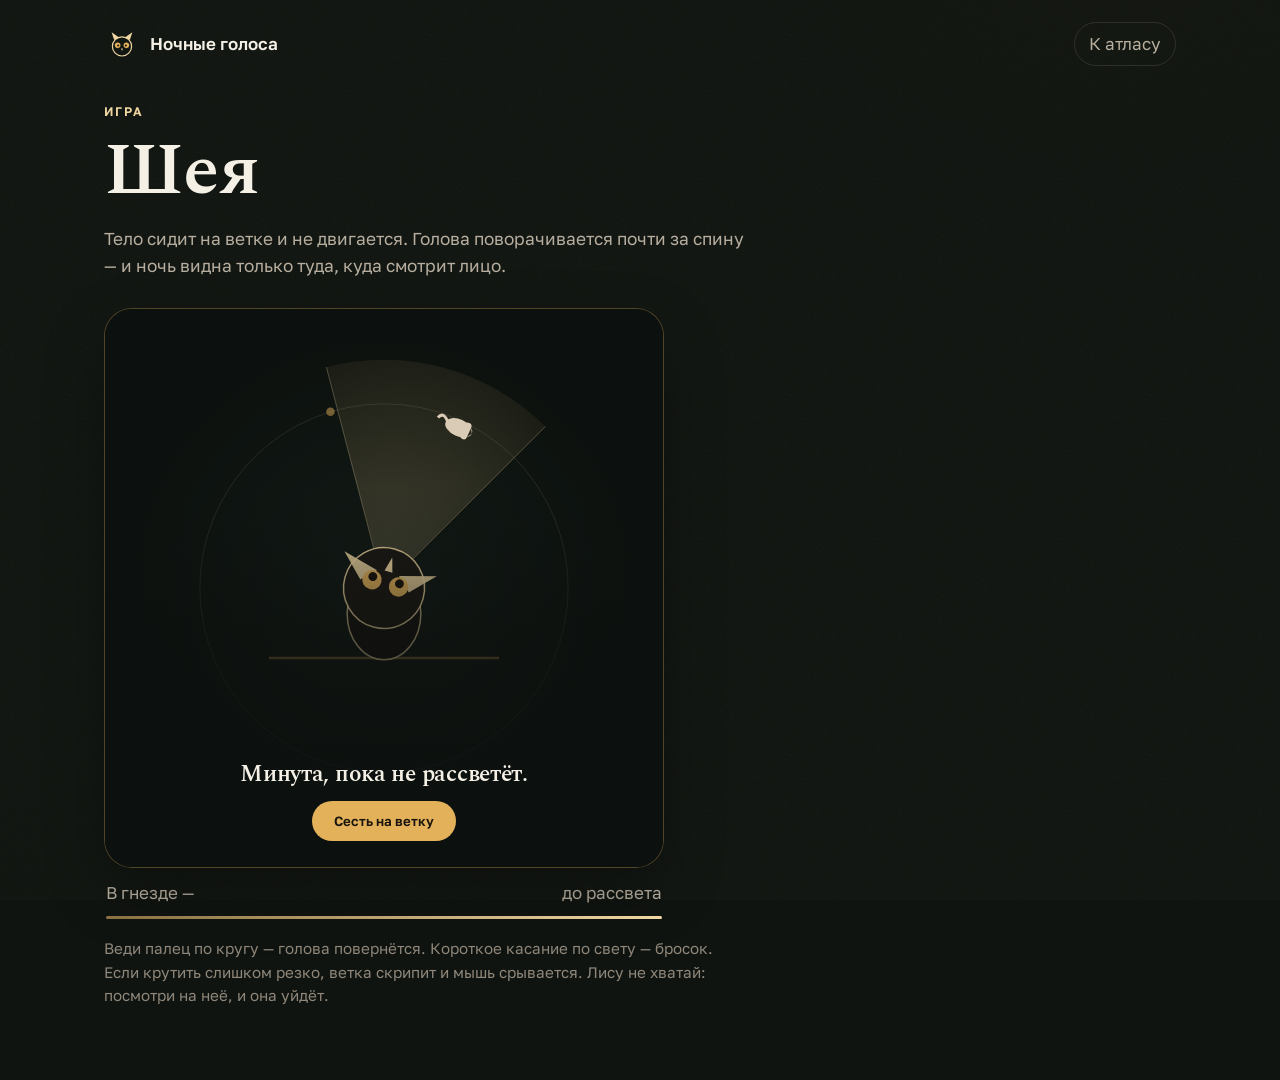
==== g/index.html @ e9c24cd8 "Add a neck game where the owl sits still and only the head turns. Co-authored-by: Cursor <cursoragen" ====
<!DOCTYPE html>
<html lang="ru">
<head>
  <meta charset="utf-8">
  <meta name="viewport" content="width=device-width, initial-scale=1">
  <title>Шея — Ночные голоса</title>
  <meta name="description" content="Тело сидит на ветке, голова поворачивается почти за спину. Минута до рассвета.">
  <meta name="color-scheme" content="dark">
  <meta name="theme-color" content="#101410">
  <meta name="mobile-web-app-capable" content="yes">
  <meta name="apple-mobile-web-app-capable" content="yes">
  <meta name="apple-mobile-web-app-status-bar-style" content="black">
  <meta name="apple-mobile-web-app-title" content="Ночные голоса">
  <link rel="manifest" href="../manifest.webmanifest">
  <link rel="apple-touch-icon" href="../icons/icon-180.png">
  <link rel="icon" href="../favicon.svg" type="image/svg+xml">
  <link rel="stylesheet" href="../css/fonts.css">
  <link rel="stylesheet" href="game.css">
</head>
<body>
  <div class="sky" aria-hidden="true"></div>
  <header class="top">
    <a class="brand" href="../">
      <svg class="mark" viewBox="0 0 48 48" aria-hidden="true">
        <circle cx="24" cy="27.2" r="12.8" fill="none" stroke="currentColor" stroke-width="1.6"/>
        <path d="M13.4 18.4 10.2 8.2 20.6 15.8z" fill="currentColor"/>
        <path d="M34.6 18.4 37.8 8.2 27.4 15.8z" fill="currentColor"/>
        <circle cx="18.2" cy="25.8" r="3.7" fill="#e2b15a"/>
        <circle cx="29.8" cy="25.8" r="3.7" fill="#e2b15a"/>
        <circle cx="18.9" cy="26" r="1.4" fill="#1a140c"/>
        <circle cx="29.1" cy="26" r="1.4" fill="#1a140c"/>
        <path d="M22.8 30h2.4L24 33.3z" fill="currentColor"/>
      </svg>
      <span>Ночные голоса</span>
    </a>
    <a class="atlas-link" href="../">К атласу</a>
  </header>
  <main>
    <p class="eyebrow">Игра</p>
    <h1>Шея</h1>
    <p class="lede">Тело сидит на ветке и не двигается. Голова поворачивается почти за спину — и ночь видна только туда, куда смотрит лицо.</p>

    <div class="play">
      <div class="stage">
        <canvas id="field" tabindex="0" aria-label="Поляна. Веди палец по кругу. Короткое касание по свету — бросок."></canvas>
        <div class="veil" data-veil>
          <p data-veil-text>Минута, пока не рассветёт.</p>
          <button class="sit" type="button" data-start>Сесть на ветку</button>
        </div>
      </div>
      <div class="hud">
        <p data-score>В гнезде —</p>
        <p data-clock>до рассвета</p>
      </div>
      <div class="dawn" aria-hidden="true"><span data-dawn></span></div>
    </div>

    <p class="hint">Веди палец по кругу — голова повернётся. Короткое касание по свету — бросок. Если крутить слишком резко, ветка скрипит и мышь срывается. Лису не хватай: посмотри на неё, и она уйдёт.</p>
  </main>
  <script src="game.js"></script>
  <script src="../js/pwa.js"></script>
</body>
</html>
---- css/fonts.css ----
@font-face {
  font-family: Spectral;
  font-style: italic;
  font-weight: 500;
  font-display: swap;
  src: url(../fonts/spectral-500i-cyrillic.woff2) format("woff2");
  unicode-range: U+0301, U+0400-045F, U+0490-0491, U+04B0-04B1, U+2116;
}
@font-face {
  font-family: Spectral;
  font-style: italic;
  font-weight: 500;
  font-display: swap;
  src: url(../fonts/spectral-500i-latin-ext.woff2) format("woff2");
  unicode-range: U+0100-02BA, U+02BD-02C5, U+02C7-02CC, U+02CE-02D7, U+02DD-02FF, U+0304, U+0308, U+0329, U+1D00-1DBF, U+1E00-1E9F, U+1EF2-1EFF, U+2020, U+20A0-20AB, U+20AD-20C4, U+2113, U+2C60-2C7F, U+A720-A7FF;
}
@font-face {
  font-family: Spectral;
  font-style: italic;
  font-weight: 500;
  font-display: swap;
  src: url(../fonts/spectral-500i-latin.woff2) format("woff2");
  unicode-range: U+0000-00FF, U+0131, U+0152-0153, U+02BB-02BC, U+02C6, U+02DA, U+02DC, U+0304, U+0308, U+0329, U+2000-206F, U+20AC, U+2122, U+2191, U+2193, U+2212, U+2215, U+FEFF, U+FFFD;
}
@font-face {
  font-family: Spectral;
  font-style: normal;
  font-weight: 600;
  font-display: swap;
  src: url(../fonts/spectral-600-cyrillic.woff2) format("woff2");
  unicode-range: U+0301, U+0400-045F, U+0490-0491, U+04B0-04B1, U+2116;
}
@font-face {
  font-family: Spectral;
  font-style: normal;
  font-weight: 600;
  font-display: swap;
  src: url(../fonts/spectral-600-latin-ext.woff2) format("woff2");
  unicode-range: U+0100-02BA, U+02BD-02C5, U+02C7-02CC, U+02CE-02D7, U+02DD-02FF, U+0304, U+0308, U+0329, U+1D00-1DBF, U+1E00-1E9F, U+1EF2-1EFF, U+2020, U+20A0-20AB, U+20AD-20C4, U+2113, U+2C60-2C7F, U+A720-A7FF;
}
@font-face {
  font-family: Spectral;
  font-style: normal;
  font-weight: 600;
  font-display: swap;
  src: url(../fonts/spectral-600-latin.woff2) format("woff2");
  unicode-range: U+0000-00FF, U+0131, U+0152-0153, U+02BB-02BC, U+02C6, U+02DA, U+02DC, U+0304, U+0308, U+0329, U+2000-206F, U+20AC, U+2122, U+2191, U+2193, U+2212, U+2215, U+FEFF, U+FFFD;
}
@font-face {
  font-family: "Golos Text";
  font-style: normal;
  font-weight: 400 600;
  font-display: swap;
  src: url(../fonts/golos-cyrillic.woff2) format("woff2");
  unicode-range: U+0301, U+0400-045F, U+0490-0491, U+04B0-04B1, U+2116;
}
@font-face {
  font-family: "Golos Text";
  font-style: normal;
  font-weight: 400 600;
  font-display: swap;
  src: url(../fonts/golos-latin-ext.woff2) format("woff2");
  unicode-range: U+0100-02BA, U+02BD-02C5, U+02C7-02CC, U+02CE-02D7, U+02DD-02FF, U+0304, U+0308, U+0329, U+1D00-1DBF, U+1E00-1E9F, U+1EF2-1EFF, U+2020, U+20A0-20AB, U+20AD-20C4, U+2113, U+2C60-2C7F, U+A720-A7FF;
}
@font-face {
  font-family: "Golos Text";
  font-style: normal;
  font-weight: 400 600;
  font-display: swap;
  src: url(../fonts/golos-latin.woff2) format("woff2");
  unicode-range: U+0000-00FF, U+0131, U+0152-0153, U+02BB-02BC, U+02C6, U+02DA, U+02DC, U+0304, U+0308, U+0329, U+2000-206F, U+20AC, U+2122, U+2191, U+2193, U+2212, U+2215, U+FEFF, U+FFFD;
}
---- g/game.css ----
:root {
  --bg: #101410;
  --line: rgba(243, 232, 210, 0.12);
  --line-strong: rgba(226, 177, 90, 0.55);
  --text: #f4f0e6;
  --muted: #b7ae9f;
  --faint: #8f877a;
  --gold: #e2b15a;
  --gold-soft: #f0d7a2;
  --ink: #1a140c;
  --shadow: 0 24px 60px rgba(0, 0, 0, 0.28);
  --serif: Spectral, Palatino, Georgia, serif;
  --sans: "Golos Text", "Segoe UI", sans-serif;
}

* { box-sizing: border-box; }
[hidden] { display: none !important; }
body {
  margin: 0;
  min-height: 100vh;
  color: var(--text);
  font-family: var(--sans);
  font-size: 17px;
  line-height: 1.55;
  background: var(--bg);
  color-scheme: dark;
}
button, a { font-family: inherit; }
button { color: inherit; }
a { color: inherit; }
h1, .veil p {
  font-family: var(--serif);
  font-weight: 600;
  letter-spacing: -0.012em;
  line-height: 1.12;
  margin: 0;
}
:focus-visible {
  outline: 2px solid var(--gold);
  outline-offset: 3px;
}

.sky {
  position: fixed;
  inset: 0;
  pointer-events: none;
  background:
    radial-gradient(520px 380px at 88% -10%, rgba(226, 177, 90, 0.16), transparent 70%),
    radial-gradient(640px 480px at -10% 110%, rgba(90, 120, 96, 0.16), transparent 68%),
    url("data:image/svg+xml,%3Csvg xmlns='http://www.w3.org/2000/svg' width='180' height='180'%3E%3Cfilter id='n'%3E%3CfeTurbulence type='fractalNoise' baseFrequency='.85' numOctaves='2' stitchTiles='stitch'/%3E%3C/filter%3E%3Crect width='180' height='180' filter='url(%23n)' opacity='.55'/%3E%3C/svg%3E");
  opacity: 0.55;
  mix-blend-mode: soft-light;
}

.top, main { position: relative; z-index: 1; }
.top {
  display: flex;
  align-items: center;
  max-width: 1120px;
  margin: 0 auto;
  padding: 22px 24px 0;
}
.brand {
  display: inline-flex;
  align-items: center;
  gap: 10px;
  text-decoration: none;
  font-weight: 600;
  white-space: nowrap;
}
.mark {
  width: 36px;
  height: 36px;
  color: var(--gold-soft);
  border-radius: 12px;
  transition: background 0.2s ease;
}
.brand:hover .mark,
.brand:focus-visible .mark { background: rgba(226, 177, 90, 0.12); }
.atlas-link {
  margin-left: auto;
  color: var(--muted);
  text-decoration: none;
  border: 1px solid var(--line);
  border-radius: 999px;
  padding: 8px 14px;
}
.atlas-link:hover,
.atlas-link:focus-visible { border-color: var(--line-strong); color: var(--text); }

main {
  max-width: 1120px;
  margin: 0 auto;
  padding: 36px 24px 72px;
}
.eyebrow {
  margin: 0 0 8px;
  color: var(--gold-soft);
  font-size: 0.78rem;
  font-weight: 600;
  letter-spacing: 0.16em;
  text-transform: uppercase;
}
h1 { font-size: clamp(2.6rem, 6vw, 4.6rem); }
.lede {
  max-width: 40rem;
  margin: 14px 0 0;
  color: var(--muted);
  font-size: 1.08rem;
}

.play { max-width: 560px; margin-top: 28px; }
.stage {
  position: relative;
  aspect-ratio: 1;
  border: 1px solid rgba(226, 177, 90, 0.32);
  border-radius: 28px;
  overflow: hidden;
  background: #0c100e;
  box-shadow: var(--shadow);
  touch-action: none;
}
canvas {
  display: block;
  width: 100%;
  height: 100%;
  touch-action: none;
}
.veil {
  position: absolute;
  inset: 0;
  display: flex;
  flex-direction: column;
  align-items: center;
  justify-content: flex-end;
  gap: 14px;
  padding: 24px 22px 26px;
  text-align: center;
  background: linear-gradient(to top, rgba(12, 16, 14, 0.92) 0%, rgba(12, 16, 14, 0.55) 42%, transparent 68%);
}
.veil p {
  max-width: 18rem;
  font-size: 1.45rem;
  font-weight: 500;
}
.sit {
  border: 0;
  border-radius: 999px;
  padding: 12px 22px;
  background: var(--gold);
  color: var(--ink);
  font-weight: 600;
  cursor: pointer;
}
.sit:hover, .sit:focus-visible { background: var(--gold-soft); }

.hud {
  display: flex;
  justify-content: space-between;
  gap: 12px;
  margin: 12px 2px 0;
}
.hud p { margin: 0; color: var(--muted); }
.dawn {
  height: 3px;
  margin: 10px 2px 0;
  border-radius: 999px;
  background: rgba(243, 232, 210, 0.1);
  overflow: hidden;
}
.dawn span {
  display: block;
  height: 100%;
  width: 100%;
  transform-origin: left center;
  background: linear-gradient(90deg, #8a7040, #f0d7a2);
}
.hint {
  max-width: 40rem;
  margin: 18px 0 0;
  color: var(--faint);
  font-size: 0.95rem;
}

@media (max-width: 640px) {
  .top { padding: 16px 16px 0; }
  main { padding: 28px 16px 56px; }
  .stage { border-radius: 22px; }
}

@media (prefers-reduced-motion: reduce) {
  *, *::before, *::after {
    animation: none !important;
    transition: none !important;
  }
}
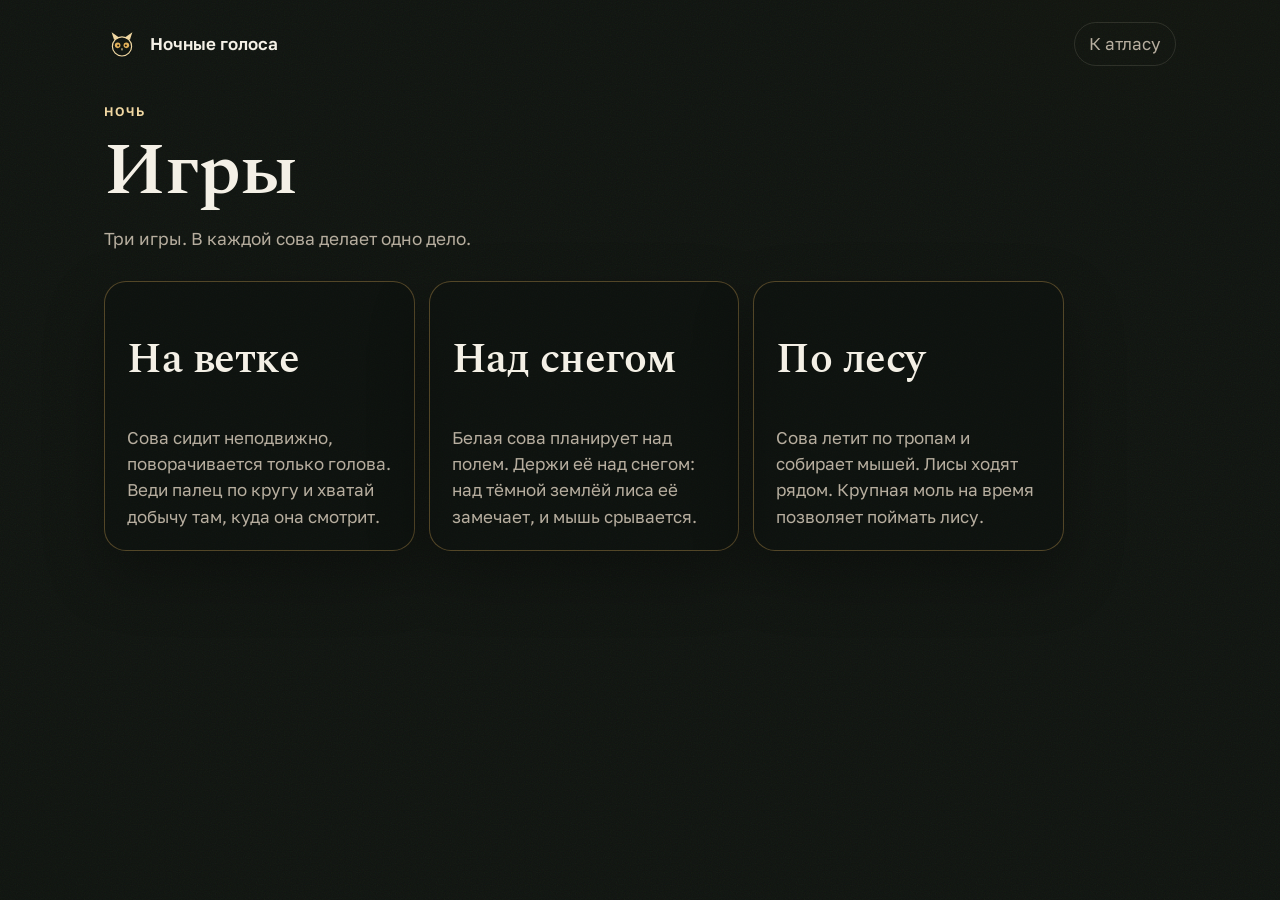
==== commit 11226a6f: "Replace the single neck page with a games hub for the branch, snow, and forest. Co-authored-by: Curs" ====
--- a/g/index.html
+++ b/g/index.html
@@ -3,8 +3,8 @@
 <head>
   <meta charset="utf-8">
   <meta name="viewport" content="width=device-width, initial-scale=1">
-  <title>Шея — Ночные голоса</title>
-  <meta name="description" content="Тело сидит на ветке, голова поворачивается почти за спину. Минута до рассвета.">
+  <title>Игры — Ночные голоса</title>
+  <meta name="description" content="Три игры: на ветке, над снегом и по лесу.">
   <meta name="color-scheme" content="dark">
   <meta name="theme-color" content="#101410">
   <meta name="mobile-web-app-capable" content="yes">
@@ -15,7 +15,8 @@
   <link rel="apple-touch-icon" href="../icons/icon-180.png">
   <link rel="icon" href="../favicon.svg" type="image/svg+xml">
   <link rel="stylesheet" href="../css/fonts.css">
-  <link rel="stylesheet" href="game.css">
+  <link rel="stylesheet" href="play.css">
+  <link rel="stylesheet" href="hub.css">
 </head>
 <body>
   <div class="sky" aria-hidden="true"></div>
@@ -36,28 +37,24 @@
     <a class="atlas-link" href="../">К атласу</a>
   </header>
   <main>
-    <p class="eyebrow">Игра</p>
-    <h1>Шея</h1>
-    <p class="lede">Тело сидит на ветке и не двигается. Голова поворачивается почти за спину — и ночь видна только туда, куда смотрит лицо.</p>
-
-    <div class="play">
-      <div class="stage">
-        <canvas id="field" tabindex="0" aria-label="Поляна. Веди палец по кругу. Короткое касание по свету — бросок."></canvas>
-        <div class="veil" data-veil>
-          <p data-veil-text>Минута, пока не рассветёт.</p>
-          <button class="sit" type="button" data-start>Сесть на ветку</button>
-        </div>
-      </div>
-      <div class="hud">
-        <p data-score>В гнезде —</p>
-        <p data-clock>до рассвета</p>
-      </div>
-      <div class="dawn" aria-hidden="true"><span data-dawn></span></div>
+    <p class="eyebrow">Ночь</p>
+    <h1>Игры</h1>
+    <p class="lede">Три игры. В каждой сова делает одно дело.</p>
+    <div class="games">
+      <a class="game" href="neck/">
+        <h2>На ветке</h2>
+        <p>Сова сидит неподвижно, поворачивается только голова. Веди палец по кругу и хватай добычу там, куда она смотрит.</p>
+      </a>
+      <a class="game" href="snow/">
+        <h2>Над снегом</h2>
+        <p>Белая сова планирует над полем. Держи её над снегом: над тёмной землёй лиса её замечает, и мышь срывается.</p>
+      </a>
+      <a class="game" href="maze/">
+        <h2>По лесу</h2>
+        <p>Сова летит по тропам и собирает мышей. Лисы ходят рядом. Крупная моль на время позволяет поймать лису.</p>
+      </a>
     </div>
-
-    <p class="hint">Веди палец по кругу — голова повернётся. Короткое касание по свету — бросок. Если крутить слишком резко, ветка скрипит и мышь срывается. Лису не хватай: посмотри на неё, и она уйдёт.</p>
   </main>
-  <script src="game.js"></script>
   <script src="../js/pwa.js"></script>
 </body>
 </html>
--- a/g/play.css
+++ b/g/play.css
@@ -0,0 +1,196 @@
+:root {
+  --bg: #101410;
+  --line: rgba(243, 232, 210, 0.12);
+  --line-strong: rgba(226, 177, 90, 0.55);
+  --text: #f4f0e6;
+  --muted: #b7ae9f;
+  --faint: #8f877a;
+  --gold: #e2b15a;
+  --gold-soft: #f0d7a2;
+  --ink: #1a140c;
+  --shadow: 0 24px 60px rgba(0, 0, 0, 0.28);
+  --serif: Spectral, Palatino, Georgia, serif;
+  --sans: "Golos Text", "Segoe UI", sans-serif;
+}
+
+* { box-sizing: border-box; }
+[hidden] { display: none !important; }
+body {
+  margin: 0;
+  min-height: 100vh;
+  color: var(--text);
+  font-family: var(--sans);
+  font-size: 17px;
+  line-height: 1.55;
+  background: var(--bg);
+  color-scheme: dark;
+}
+button, a { font-family: inherit; }
+button { color: inherit; }
+a { color: inherit; }
+h1, .veil p {
+  font-family: var(--serif);
+  font-weight: 600;
+  letter-spacing: -0.012em;
+  line-height: 1.12;
+  margin: 0;
+}
+:focus-visible {
+  outline: 2px solid var(--gold);
+  outline-offset: 3px;
+}
+
+.sky {
+  position: fixed;
+  inset: 0;
+  pointer-events: none;
+  background:
+    radial-gradient(520px 380px at 88% -10%, rgba(226, 177, 90, 0.16), transparent 70%),
+    radial-gradient(640px 480px at -10% 110%, rgba(90, 120, 96, 0.16), transparent 68%),
+    url("data:image/svg+xml,%3Csvg xmlns='http://www.w3.org/2000/svg' width='180' height='180'%3E%3Cfilter id='n'%3E%3CfeTurbulence type='fractalNoise' baseFrequency='.85' numOctaves='2' stitchTiles='stitch'/%3E%3C/filter%3E%3Crect width='180' height='180' filter='url(%23n)' opacity='.55'/%3E%3C/svg%3E");
+  opacity: 0.55;
+  mix-blend-mode: soft-light;
+}
+
+.top, main { position: relative; z-index: 1; }
+.top {
+  display: flex;
+  align-items: center;
+  max-width: 1120px;
+  margin: 0 auto;
+  padding: 22px 24px 0;
+}
+.brand {
+  display: inline-flex;
+  align-items: center;
+  gap: 10px;
+  text-decoration: none;
+  font-weight: 600;
+  white-space: nowrap;
+}
+.mark {
+  width: 36px;
+  height: 36px;
+  color: var(--gold-soft);
+  border-radius: 12px;
+  transition: background 0.2s ease;
+}
+.brand:hover .mark,
+.brand:focus-visible .mark { background: rgba(226, 177, 90, 0.12); }
+.atlas-link {
+  margin-left: auto;
+  color: var(--muted);
+  text-decoration: none;
+  border: 1px solid var(--line);
+  border-radius: 999px;
+  padding: 8px 14px;
+}
+.atlas-link:hover,
+.atlas-link:focus-visible { border-color: var(--line-strong); color: var(--text); }
+
+main {
+  max-width: 1120px;
+  margin: 0 auto;
+  padding: 36px 24px 72px;
+}
+.eyebrow {
+  margin: 0 0 8px;
+  color: var(--gold-soft);
+  font-size: 0.78rem;
+  font-weight: 600;
+  letter-spacing: 0.16em;
+  text-transform: uppercase;
+}
+h1 { font-size: clamp(2.6rem, 6vw, 4.6rem); }
+.lede {
+  max-width: 40rem;
+  margin: 14px 0 0;
+  color: var(--muted);
+  font-size: 1.08rem;
+}
+
+.play { max-width: 560px; margin-top: 28px; }
+.stage {
+  position: relative;
+  aspect-ratio: 1;
+  border: 1px solid rgba(226, 177, 90, 0.32);
+  border-radius: 28px;
+  overflow: hidden;
+  background: #0c100e;
+  box-shadow: var(--shadow);
+  touch-action: none;
+}
+canvas {
+  display: block;
+  width: 100%;
+  height: 100%;
+  touch-action: none;
+}
+.veil {
+  position: absolute;
+  inset: 0;
+  display: flex;
+  flex-direction: column;
+  align-items: center;
+  justify-content: flex-end;
+  gap: 14px;
+  padding: 24px 22px 26px;
+  text-align: center;
+  background: linear-gradient(to top, rgba(12, 16, 14, 0.92) 0%, rgba(12, 16, 14, 0.55) 42%, transparent 68%);
+}
+.veil p {
+  max-width: 18rem;
+  font-size: 1.45rem;
+  font-weight: 500;
+}
+.sit {
+  border: 0;
+  border-radius: 999px;
+  padding: 12px 22px;
+  background: var(--gold);
+  color: var(--ink);
+  font-weight: 600;
+  cursor: pointer;
+}
+.sit:hover, .sit:focus-visible { background: var(--gold-soft); }
+
+.hud {
+  display: flex;
+  justify-content: space-between;
+  gap: 12px;
+  margin: 12px 2px 0;
+}
+.hud p { margin: 0; color: var(--muted); }
+.dawn {
+  height: 3px;
+  margin: 10px 2px 0;
+  border-radius: 999px;
+  background: rgba(243, 232, 210, 0.1);
+  overflow: hidden;
+}
+.dawn span {
+  display: block;
+  height: 100%;
+  width: 100%;
+  transform-origin: left center;
+  background: linear-gradient(90deg, #8a7040, #f0d7a2);
+}
+.hint {
+  max-width: 40rem;
+  margin: 18px 0 0;
+  color: var(--faint);
+  font-size: 0.95rem;
+}
+
+@media (max-width: 640px) {
+  .top { padding: 16px 16px 0; }
+  main { padding: 28px 16px 56px; }
+  .stage { border-radius: 22px; }
+}
+
+@media (prefers-reduced-motion: reduce) {
+  *, *::before, *::after {
+    animation: none !important;
+    transition: none !important;
+  }
+}
--- a/g/hub.css
+++ b/g/hub.css
@@ -0,0 +1,38 @@
+.games {
+  display: grid;
+  grid-template-columns: repeat(3, 1fr);
+  gap: 14px;
+  max-width: 960px;
+  margin-top: 28px;
+}
+.game {
+  display: flex;
+  flex-direction: column;
+  align-items: flex-start;
+  gap: 8px;
+  min-height: 168px;
+  padding: 22px 22px 20px;
+  text-decoration: none;
+  border: 1px solid rgba(226, 177, 90, 0.32);
+  border-radius: 22px;
+  background: rgba(12, 16, 14, 0.45);
+  box-shadow: var(--shadow);
+}
+.game h2 {
+  font-family: var(--serif);
+  font-size: clamp(2rem, 4vw, 2.6rem);
+  font-weight: 600;
+  letter-spacing: -0.012em;
+  line-height: 1.05;
+}
+.game p {
+  margin: 0;
+  color: var(--muted);
+}
+.game:hover,
+.game:focus-visible { border-color: var(--line-strong); }
+
+@media (max-width: 800px) {
+  .games { grid-template-columns: 1fr; }
+  .game { min-height: 0; border-radius: 18px; }
+}
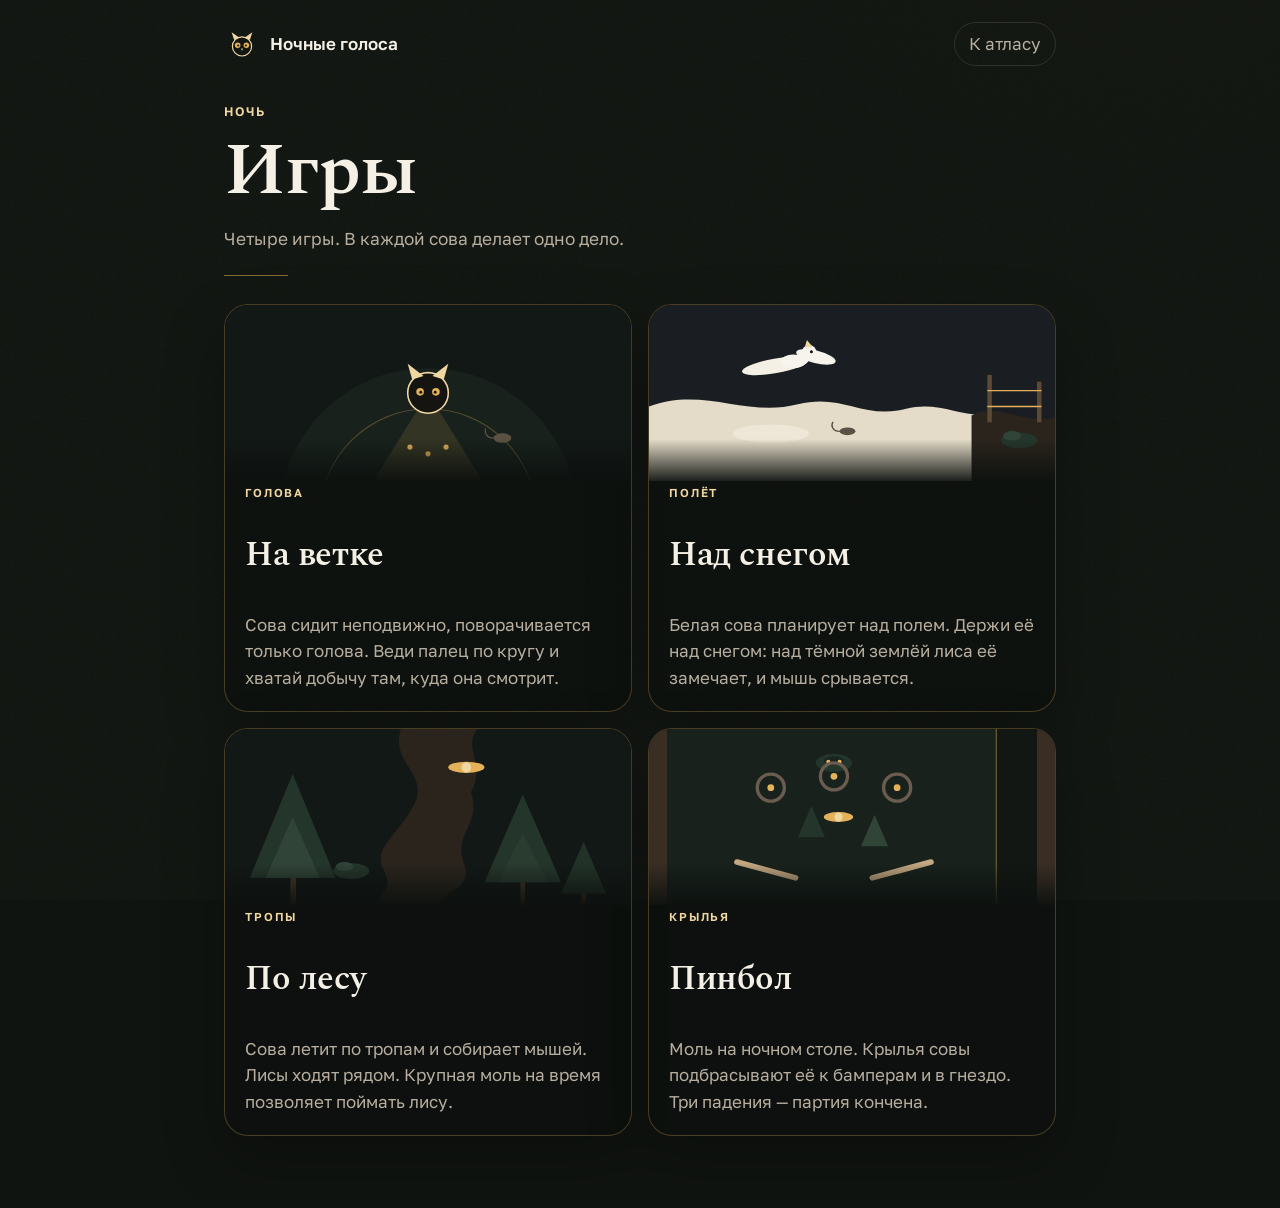
==== commit ff09d661: "Add a night pinball game and give each game on the list its own scene. Co-authored-by: Cursor <curso" ====
--- a/g/index.html
+++ b/g/index.html
@@ -4,7 +4,7 @@
   <meta charset="utf-8">
   <meta name="viewport" content="width=device-width, initial-scale=1">
   <title>Игры — Ночные голоса</title>
-  <meta name="description" content="Три игры: на ветке, над снегом и по лесу.">
+  <meta name="description" content="Четыре игры: на ветке, над снегом, по лесу и пинбол.">
   <meta name="color-scheme" content="dark">
   <meta name="theme-color" content="#101410">
   <meta name="mobile-web-app-capable" content="yes">
@@ -39,19 +39,125 @@
   <main>
     <p class="eyebrow">Ночь</p>
     <h1>Игры</h1>
-    <p class="lede">Три игры. В каждой сова делает одно дело.</p>
+    <p class="lede">Четыре игры. В каждой сова делает одно дело.</p>
     <div class="games">
       <a class="game" href="neck/">
-        <h2>На ветке</h2>
-        <p>Сова сидит неподвижно, поворачивается только голова. Веди палец по кругу и хватай добычу там, куда она смотрит.</p>
+        <span class="scene" aria-hidden="true">
+          <svg viewBox="0 0 360 156" preserveAspectRatio="xMidYMid slice">
+            <rect width="360" height="156" fill="#121816"/>
+            <circle cx="180" cy="188" r="132" fill="#18211c"/>
+            <circle cx="180" cy="188" r="96" fill="none" stroke="rgba(226,177,90,0.28)" stroke-width="1"/>
+            <path d="M180 78 124 168 236 168Z" fill="rgba(226,177,90,0.13)"/>
+            <circle cx="180" cy="78" r="18" fill="#161410" stroke="#f0d7a2" stroke-width="1.4"/>
+            <path d="M166 66 162 52 176 63Z" fill="#f0d7a2"/>
+            <path d="M194 66 198 52 184 63Z" fill="#f0d7a2"/>
+            <circle cx="173" cy="77" r="3.4" fill="#e2b15a"/>
+            <circle cx="187" cy="77" r="3.4" fill="#e2b15a"/>
+            <circle cx="173.6" cy="77.3" r="1.3" fill="#1a140c"/>
+            <circle cx="186.4" cy="77.3" r="1.3" fill="#1a140c"/>
+            <ellipse cx="246" cy="118" rx="8" ry="4.2" fill="#5c5144"/>
+            <path d="M238 118c-6 0-8-5-7-8" fill="none" stroke="#5c5144" stroke-width="1.2" stroke-linecap="round"/>
+            <circle cx="164" cy="126" r="2.3" fill="#e2b15a"/>
+            <circle cx="180" cy="132" r="2.3" fill="#e2b15a"/>
+            <circle cx="196" cy="126" r="2.3" fill="#e2b15a"/>
+          </svg>
+        </span>
+        <span class="copy">
+          <span class="kicker">Голова</span>
+          <h2>На ветке</h2>
+          <p>Сова сидит неподвижно, поворачивается только голова. Веди палец по кругу и хватай добычу там, куда она смотрит.</p>
+        </span>
       </a>
       <a class="game" href="snow/">
-        <h2>Над снегом</h2>
-        <p>Белая сова планирует над полем. Держи её над снегом: над тёмной землёй лиса её замечает, и мышь срывается.</p>
+        <span class="scene" aria-hidden="true">
+          <svg viewBox="0 0 360 156" preserveAspectRatio="xMidYMid slice">
+            <rect width="360" height="156" fill="#1a1e22"/>
+            <path d="M0 90c48-18 86 10 132-2 40-10 58 14 96 4 30-8 52 10 78 4v60H0Z" fill="#e4dcc8"/>
+            <path d="M286 98c24-12 42 8 74 2v56H286Z" fill="#2a241c"/>
+            <ellipse cx="108" cy="114" rx="34" ry="8" fill="rgba(255,250,242,0.34)"/>
+            <ellipse cx="328" cy="120" rx="16" ry="7" fill="#24362c"/>
+            <ellipse cx="322" cy="116" rx="8" ry="4.2" fill="#314438"/>
+            <ellipse cx="176" cy="112" rx="7" ry="3.4" fill="#5c5144"/>
+            <path d="M169 112c-6 0-8-5-6-8" fill="none" stroke="#5c5144" stroke-width="1.2" stroke-linecap="round"/>
+            <rect x="300" y="62" width="4" height="42" fill="#5c4936"/>
+            <rect x="344" y="68" width="4" height="36" fill="#5c4936"/>
+            <path d="M300 76h48M300 90h48" fill="none" stroke="#e2b15a" stroke-width="1.15"/>
+            <g class="glide">
+              <ellipse cx="112" cy="54" rx="30" ry="6.5" fill="#f4f0e6" transform="rotate(-10 112 54)"/>
+              <ellipse cx="148" cy="46" rx="18" ry="5.5" fill="#f7f4ee" transform="rotate(14 148 46)"/>
+              <ellipse cx="128" cy="50" rx="11" ry="6" fill="#f7f4ee"/>
+              <circle cx="142" cy="42" r="6.5" fill="#f7f4ee"/>
+              <path d="M138 38l2-7 5 6z" fill="#f0d7a2"/>
+              <circle cx="144" cy="41.4" r="1.35" fill="#1a140c"/>
+            </g>
+          </svg>
+        </span>
+        <span class="copy">
+          <span class="kicker">Полёт</span>
+          <h2>Над снегом</h2>
+          <p>Белая сова планирует над полем. Держи её над снегом: над тёмной землёй лиса её замечает, и мышь срывается.</p>
+        </span>
       </a>
       <a class="game" href="maze/">
-        <h2>По лесу</h2>
-        <p>Сова летит по тропам и собирает мышей. Лисы ходят рядом. Крупная моль на время позволяет поймать лису.</p>
+        <span class="scene" aria-hidden="true">
+          <svg viewBox="0 0 360 156" preserveAspectRatio="xMidYMid slice">
+            <rect width="360" height="156" fill="#121816"/>
+            <path d="M156 0c-10 32 28 40 10 70-18 30-36 36-24 58 8 16-10 18-4 28h52c6-14 30-16 22-36-10-28 16-36 6-64 14-24-8-40 6-56Z" fill="#2a241c"/>
+            <rect x="58" y="124" width="5" height="32" fill="#4a3828"/>
+            <path d="M60 40 98 132 22 132Z" fill="#24362c"/>
+            <path d="M60 78 84 132 36 132Z" fill="#314438"/>
+            <rect x="262" y="128" width="4" height="28" fill="#4a3828"/>
+            <path d="M264 58 298 136 230 136Z" fill="#24362c"/>
+            <path d="M264 92 286 136 242 136Z" fill="#2a3b30"/>
+            <rect x="316" y="134" width="4" height="22" fill="#4a3828"/>
+            <path d="M318 100 338 146 298 146Z" fill="#223228"/>
+            <ellipse cx="112" cy="126" rx="16" ry="7" fill="#24362c"/>
+            <ellipse cx="106" cy="122" rx="8" ry="4" fill="#314438"/>
+            <g class="glide">
+              <ellipse cx="214" cy="34" rx="16" ry="5" fill="#e2b15a"/>
+              <ellipse cx="214" cy="34" rx="4.2" ry="4.6" fill="#f0d7a2"/>
+            </g>
+          </svg>
+        </span>
+        <span class="copy">
+          <span class="kicker">Тропы</span>
+          <h2>По лесу</h2>
+          <p>Сова летит по тропам и собирает мышей. Лисы ходят рядом. Крупная моль на время позволяет поймать лису.</p>
+        </span>
+      </a>
+      <a class="game" href="pin/">
+        <span class="scene" aria-hidden="true">
+          <svg viewBox="0 0 360 156" preserveAspectRatio="xMidYMid slice">
+            <rect width="360" height="156" fill="#18211c"/>
+            <rect width="16" height="156" fill="#3a2e24"/>
+            <rect x="344" width="16" height="156" fill="#3a2e24"/>
+            <rect x="308" width="36" height="156" fill="rgba(8,10,9,0.38)"/>
+            <path d="M308 0v156" stroke="rgba(226,177,90,0.4)" stroke-width="1.2"/>
+            <ellipse cx="164" cy="30" rx="16" ry="8" fill="#24362c"/>
+            <ellipse cx="164" cy="28" rx="9" ry="3.6" fill="#1a2420"/>
+            <circle cx="159" cy="29" r="1.8" fill="#e2b15a"/>
+            <circle cx="169" cy="29" r="1.8" fill="#e2b15a"/>
+            <circle cx="108" cy="52" r="12" fill="none" stroke="#6a5c4e" stroke-width="3"/>
+            <circle cx="164" cy="42" r="12" fill="none" stroke="#6a5c4e" stroke-width="3"/>
+            <circle cx="220" cy="52" r="12" fill="none" stroke="#6a5c4e" stroke-width="3"/>
+            <circle cx="108" cy="52" r="3" fill="#e2b15a"/>
+            <circle cx="164" cy="42" r="3" fill="#e2b15a"/>
+            <circle cx="220" cy="52" r="3" fill="#e2b15a"/>
+            <path d="M132 96 144 68l12 28Z" fill="#24362c"/>
+            <path d="M188 104 200 76l12 28Z" fill="#314438"/>
+            <path d="M78 118l52 14" stroke="#c4a882" stroke-width="5" stroke-linecap="round"/>
+            <path d="M250 118l-52 14" stroke="#c4a882" stroke-width="5" stroke-linecap="round"/>
+            <g class="glide">
+              <ellipse cx="168" cy="78" rx="13" ry="4.4" fill="#e2b15a"/>
+              <ellipse cx="168" cy="78" rx="3.6" ry="4" fill="#f0d7a2"/>
+            </g>
+          </svg>
+        </span>
+        <span class="copy">
+          <span class="kicker">Крылья</span>
+          <h2>Пинбол</h2>
+          <p>Моль на ночном столе. Крылья совы подбрасывают её к бамперам и в гнездо. Три падения — партия кончена.</p>
+        </span>
       </a>
     </div>
   </main>
--- a/g/hub.css
+++ b/g/hub.css
@@ -1,38 +1,108 @@
+.top,
+main { max-width: 880px; }
+
+.lede::after {
+  content: "";
+  display: block;
+  width: 64px;
+  height: 1px;
+  margin-top: 22px;
+  background: rgba(226, 177, 90, 0.55);
+}
+
 .games {
   display: grid;
-  grid-template-columns: repeat(3, 1fr);
-  gap: 14px;
-  max-width: 960px;
+  grid-template-columns: 1fr 1fr;
+  gap: 16px;
   margin-top: 28px;
 }
+
 .game {
   display: flex;
   flex-direction: column;
+  overflow: hidden;
+  text-decoration: none;
+  border: 1px solid rgba(226, 177, 90, 0.28);
+  border-radius: 24px;
+  background: rgba(12, 16, 14, 0.62);
+  box-shadow: var(--shadow);
+  transition: border-color 0.2s ease, transform 0.2s ease;
+}
+
+.game:hover,
+.game:focus-visible {
+  border-color: var(--line-strong);
+  transform: translateY(-3px);
+}
+
+.game:hover h2,
+.game:focus-visible h2 { color: var(--gold-soft); }
+
+.scene {
+  position: relative;
+  display: block;
+  aspect-ratio: 360 / 148;
+  background: #121816;
+}
+
+.scene svg {
+  display: block;
+  width: 100%;
+  height: 100%;
+}
+
+.scene::after {
+  content: "";
+  position: absolute;
+  left: 0;
+  right: 0;
+  bottom: 0;
+  height: 24%;
+  background: linear-gradient(to top, rgba(12, 16, 14, 0.92), transparent);
+  pointer-events: none;
+}
+
+.glide {
+  transform-box: fill-box;
+  transform-origin: center;
+  transition: transform 0.45s ease;
+}
+
+.game:hover .glide,
+.game:focus-visible .glide { transform: translate(7px, -3px); }
+
+.copy {
+  display: flex;
+  flex-direction: column;
   align-items: flex-start;
-  gap: 8px;
-  min-height: 168px;
-  padding: 22px 22px 20px;
-  text-decoration: none;
-  border: 1px solid rgba(226, 177, 90, 0.32);
-  border-radius: 22px;
-  background: rgba(12, 16, 14, 0.45);
-  box-shadow: var(--shadow);
+  gap: 6px;
+  padding: 4px 20px 20px;
 }
+
+.kicker {
+  color: var(--gold-soft);
+  font-size: 0.72rem;
+  font-weight: 600;
+  letter-spacing: 0.16em;
+  text-transform: uppercase;
+}
+
 .game h2 {
   font-family: var(--serif);
-  font-size: clamp(2rem, 4vw, 2.6rem);
+  font-size: clamp(1.7rem, 3vw, 2.15rem);
   font-weight: 600;
   letter-spacing: -0.012em;
   line-height: 1.05;
+  transition: color 0.2s ease;
 }
+
 .game p {
-  margin: 0;
+  margin: 4px 0 0;
   color: var(--muted);
 }
-.game:hover,
-.game:focus-visible { border-color: var(--line-strong); }
 
 @media (max-width: 800px) {
   .games { grid-template-columns: 1fr; }
-  .game { min-height: 0; border-radius: 18px; }
+  .game { border-radius: 20px; }
+  .copy { padding: 2px 16px 16px; }
 }
